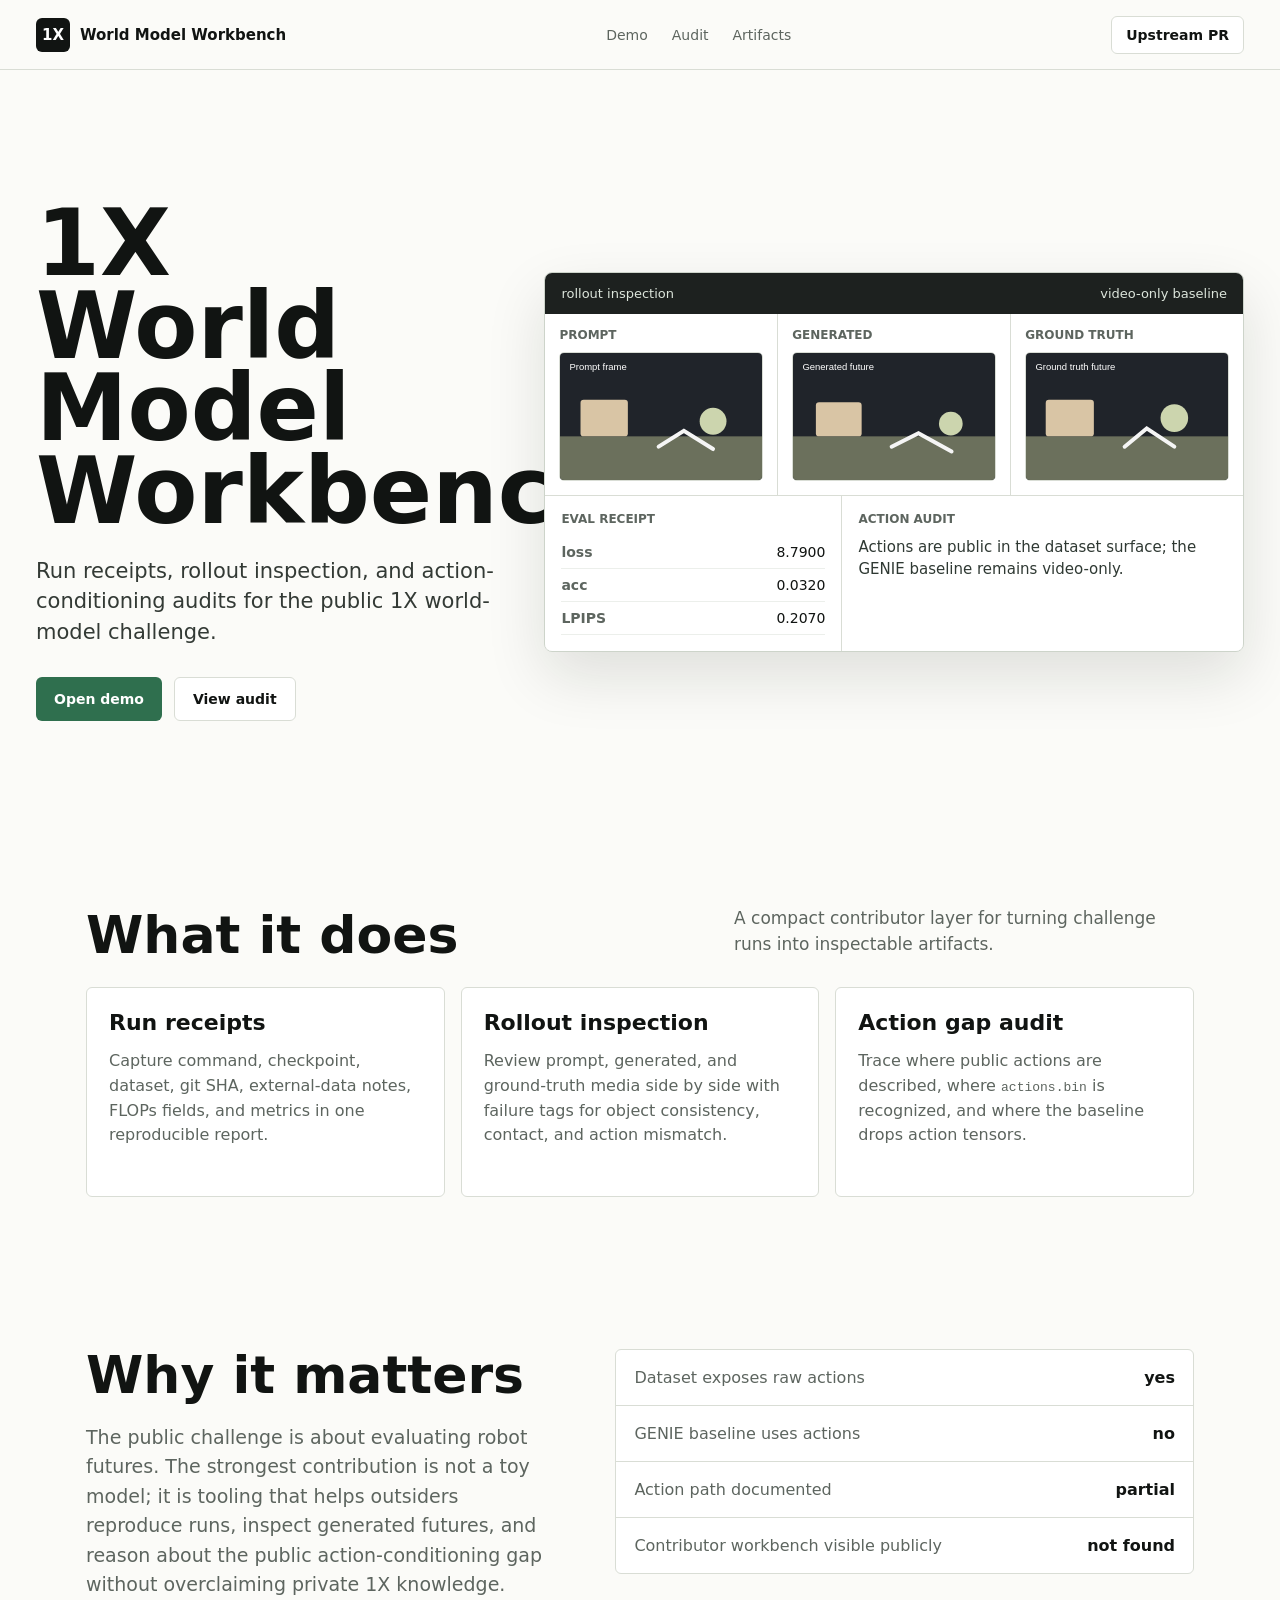
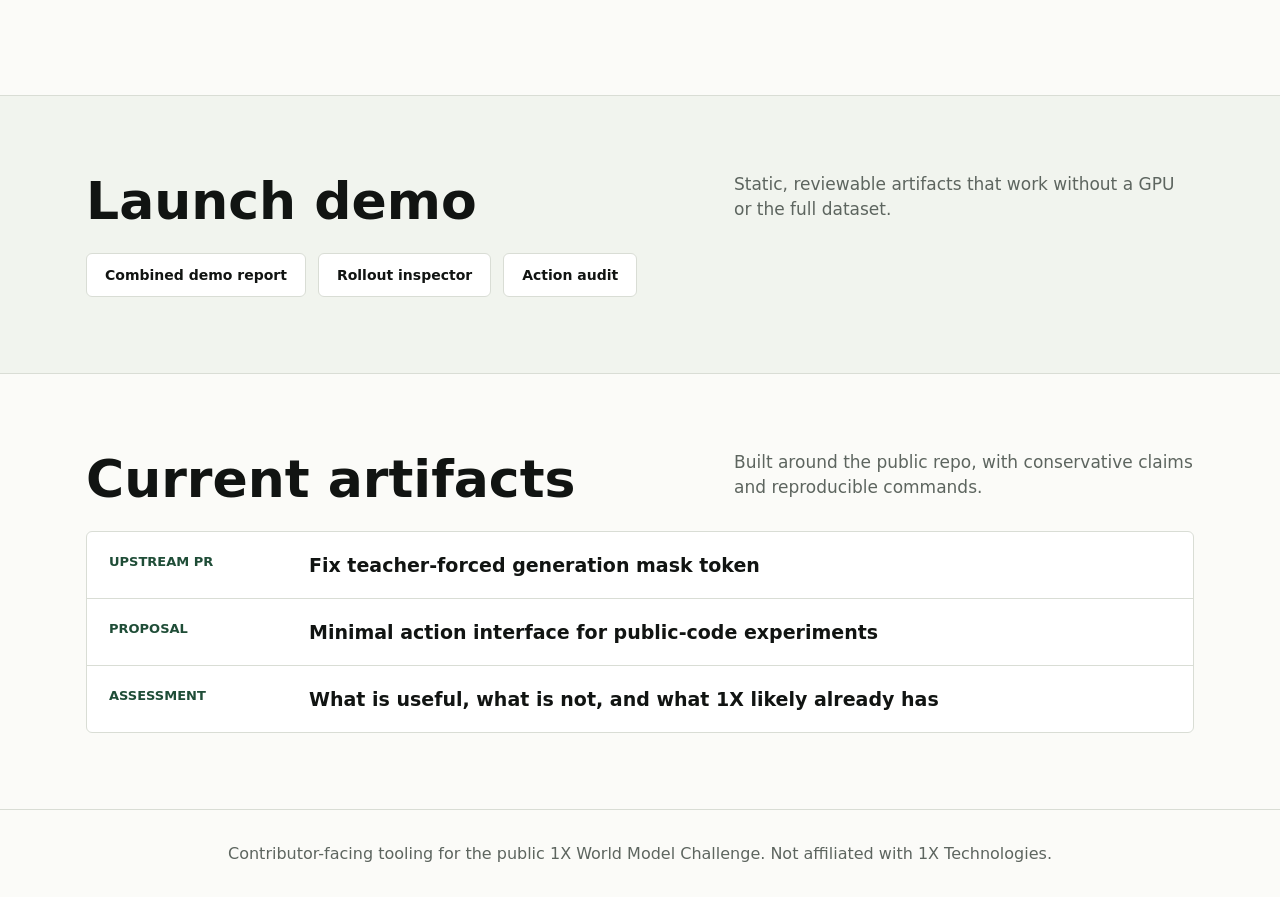
==== site/index.html @ a301e7fc "Add launch site" ====
<!doctype html>
<html lang="en">
<head>
  <meta charset="utf-8">
  <meta name="viewport" content="width=device-width, initial-scale=1">
  <meta name="description" content="Run receipts, rollout inspection, and action-conditioning audits for the public 1X world-model challenge.">
  <title>1X World Model Workbench</title>
  <link rel="stylesheet" href="styles.css">
</head>
<body>
  <header class="site-header">
    <a class="brand" href="#top" aria-label="1X World Model Workbench home">
      <span class="brand-mark">1X</span>
      <span>World Model Workbench</span>
    </a>
    <nav aria-label="Primary navigation">
      <a href="#demo">Demo</a>
      <a href="#audit">Audit</a>
      <a href="#artifacts">Artifacts</a>
    </nav>
    <a class="nav-action" href="https://github.com/1x-technologies/1xgpt/pull/29">Upstream PR</a>
  </header>

  <main id="top">
    <section class="hero" aria-labelledby="hero-title">
      <div class="hero-copy">
        <h1 id="hero-title">
          <span>1X World</span>
          <span>Model</span>
          <span>Workbench</span>
        </h1>
        <p class="hero-text">Run receipts, rollout inspection, and action-conditioning audits for the public 1X world-model challenge.</p>
        <div class="hero-actions" aria-label="Primary actions">
          <a class="button primary" href="#demo">Open demo</a>
          <a class="button secondary" href="#audit">View audit</a>
        </div>
      </div>

      <div class="product-shell" aria-label="Workbench preview">
        <div class="toolbar">
          <span>rollout inspection</span>
          <span>video-only baseline</span>
        </div>
        <div class="rollout-grid">
          <article>
            <h2>Prompt</h2>
            <img src="../examples/rollout_demo/prompt/prompt_00.svg" alt="Schematic prompt frame">
          </article>
          <article>
            <h2>Generated</h2>
            <img src="../examples/rollout_demo/generated/generated_01.svg" alt="Schematic generated frame">
          </article>
          <article>
            <h2>Ground Truth</h2>
            <img src="../examples/rollout_demo/ground_truth/ground_truth_01.svg" alt="Schematic ground-truth frame">
          </article>
        </div>
        <div class="product-lower">
          <section class="receipt-panel">
            <h2>Eval receipt</h2>
            <table>
              <tbody>
                <tr><th>loss</th><td>8.7900</td></tr>
                <tr><th>acc</th><td>0.0320</td></tr>
                <tr><th>LPIPS</th><td>0.2070</td></tr>
              </tbody>
            </table>
          </section>
          <section class="audit-panel">
            <h2>Action audit</h2>
            <p>Actions are public in the dataset surface; the GENIE baseline remains video-only.</p>
          </section>
        </div>
      </div>
    </section>

    <section class="section modules" aria-labelledby="does-title">
      <div class="section-heading">
        <h2 id="does-title">What it does</h2>
        <p>A compact contributor layer for turning challenge runs into inspectable artifacts.</p>
      </div>
      <div class="module-grid">
        <article>
          <h3>Run receipts</h3>
          <p>Capture command, checkpoint, dataset, git SHA, external-data notes, FLOPs fields, and metrics in one reproducible report.</p>
        </article>
        <article>
          <h3>Rollout inspection</h3>
          <p>Review prompt, generated, and ground-truth media side by side with failure tags for object consistency, contact, and action mismatch.</p>
        </article>
        <article>
          <h3>Action gap audit</h3>
          <p>Trace where public actions are described, where <code>actions.bin</code> is recognized, and where the baseline drops action tensors.</p>
        </article>
      </div>
    </section>

    <section class="section split" id="audit" aria-labelledby="audit-title">
      <div>
        <h2 id="audit-title">Why it matters</h2>
        <p>The public challenge is about evaluating robot futures. The strongest contribution is not a toy model; it is tooling that helps outsiders reproduce runs, inspect generated futures, and reason about the public action-conditioning gap without overclaiming private 1X knowledge.</p>
      </div>
      <div class="evidence-table" role="table" aria-label="Action-conditioning evidence">
        <div role="row"><span role="cell">Dataset exposes raw actions</span><strong role="cell">yes</strong></div>
        <div role="row"><span role="cell">GENIE baseline uses actions</span><strong role="cell">no</strong></div>
        <div role="row"><span role="cell">Action path documented</span><strong role="cell">partial</strong></div>
        <div role="row"><span role="cell">Contributor workbench visible publicly</span><strong role="cell">not found</strong></div>
      </div>
    </section>

    <section class="section demo-band" id="demo" aria-labelledby="demo-title">
      <div class="section-heading">
        <h2 id="demo-title">Launch demo</h2>
        <p>Static, reviewable artifacts that work without a GPU or the full dataset.</p>
      </div>
      <div class="demo-links">
        <a href="../reports/demo/index.html">Combined demo report</a>
        <a href="../reports/demo/rollout_inspector.html">Rollout inspector</a>
        <a href="../reports/ACTION_CONDITIONING_AUDIT.md">Action audit</a>
      </div>
    </section>

    <section class="section artifacts" id="artifacts" aria-labelledby="artifact-title">
      <div class="section-heading">
        <h2 id="artifact-title">Current artifacts</h2>
        <p>Built around the public repo, with conservative claims and reproducible commands.</p>
      </div>
      <div class="artifact-list">
        <a href="https://github.com/1x-technologies/1xgpt/pull/29">
          <span>Upstream PR</span>
          <strong>Fix teacher-forced generation mask token</strong>
        </a>
        <a href="../docs/MINIMAL_ACTION_INTERFACE.md">
          <span>Proposal</span>
          <strong>Minimal action interface for public-code experiments</strong>
        </a>
        <a href="../docs/USEFULNESS_ASSESSMENT.md">
          <span>Assessment</span>
          <strong>What is useful, what is not, and what 1X likely already has</strong>
        </a>
      </div>
    </section>
  </main>

  <footer>
    <p>Contributor-facing tooling for the public 1X World Model Challenge. Not affiliated with 1X Technologies.</p>
  </footer>
</body>
</html>
---- site/styles.css ----
:root {
  --bg: #fbfbf8;
  --ink: #111412;
  --muted: #5d655f;
  --line: #d9ddd5;
  --panel: #ffffff;
  --panel-soft: #f1f4ee;
  --accent: #2f6f4e;
  --accent-dark: #1f4d37;
  --graphite: #1d211f;
  --shadow: 0 24px 60px rgba(19, 24, 20, 0.12);
}

* {
  box-sizing: border-box;
}

html {
  scroll-behavior: smooth;
}

body {
  margin: 0;
  background: var(--bg);
  color: var(--ink);
  font-family: Inter, ui-sans-serif, system-ui, -apple-system, BlinkMacSystemFont, "Segoe UI", sans-serif;
  overflow-x: hidden;
}

a {
  color: inherit;
}

.site-header {
  position: sticky;
  top: 0;
  z-index: 10;
  display: flex;
  align-items: center;
  justify-content: space-between;
  gap: 24px;
  min-height: 70px;
  padding: 0 36px;
  background: rgba(251, 251, 248, 0.94);
  border-bottom: 1px solid var(--line);
  backdrop-filter: blur(14px);
}

.brand,
nav,
.hero-actions,
.demo-links {
  display: flex;
  align-items: center;
}

.brand {
  gap: 10px;
  text-decoration: none;
  font-weight: 700;
  font-size: 15px;
}

.brand-mark {
  display: grid;
  place-items: center;
  width: 34px;
  height: 34px;
  border-radius: 6px;
  background: var(--ink);
  color: #fff;
  letter-spacing: 0;
}

nav {
  gap: 24px;
  color: var(--muted);
  font-size: 14px;
}

nav a,
.nav-action {
  text-decoration: none;
}

.nav-action {
  padding: 10px 14px;
  border: 1px solid var(--line);
  border-radius: 6px;
  background: var(--panel);
  color: var(--ink);
  font-size: 14px;
  font-weight: 650;
}

.hero {
  display: grid;
  grid-template-columns: minmax(320px, 0.8fr) minmax(560px, 1.2fr);
  gap: 42px;
  align-items: center;
  min-height: 760px;
  padding: 82px 36px 58px;
  max-width: 1440px;
  margin: 0 auto;
}

.hero-copy {
  max-width: 570px;
}

h1,
h2,
h3,
p {
  margin-top: 0;
}

h1 {
  margin-bottom: 22px;
  font-size: 92px;
  line-height: 0.9;
  letter-spacing: 0;
}

h1 span {
  display: block;
}

.hero-text {
  margin-bottom: 30px;
  max-width: 540px;
  color: #333a35;
  font-size: 21px;
  line-height: 1.45;
}

.hero-actions,
.demo-links {
  gap: 12px;
  flex-wrap: wrap;
}

.button,
.demo-links a {
  display: inline-flex;
  align-items: center;
  min-height: 44px;
  padding: 0 18px;
  border-radius: 6px;
  text-decoration: none;
  font-size: 14px;
  font-weight: 700;
}

.button.primary {
  background: var(--accent);
  color: #fff;
}

.button.secondary,
.demo-links a {
  border: 1px solid var(--line);
  background: var(--panel);
}

.product-shell {
  min-width: 0;
  width: 100%;
  background: var(--panel);
  border: 1px solid #cdd4ca;
  border-radius: 8px;
  box-shadow: var(--shadow);
  overflow: hidden;
}

.toolbar {
  display: flex;
  justify-content: space-between;
  gap: 18px;
  padding: 13px 16px;
  background: var(--graphite);
  color: #dce5db;
  font-size: 13px;
}

.rollout-grid {
  display: grid;
  grid-template-columns: repeat(3, minmax(0, 1fr));
  gap: 1px;
  background: var(--line);
}

.rollout-grid article {
  min-width: 0;
  overflow: hidden;
  padding: 14px;
  background: #fff;
}

.rollout-grid h2,
.receipt-panel h2,
.audit-panel h2 {
  margin-bottom: 10px;
  color: var(--muted);
  font-size: 12px;
  letter-spacing: 0;
  text-transform: uppercase;
}

.rollout-grid img {
  width: 100%;
  display: block;
  border-radius: 5px;
  border: 1px solid var(--line);
}

.product-lower {
  display: grid;
  grid-template-columns: 0.85fr 1.15fr;
  gap: 1px;
  background: var(--line);
  border-top: 1px solid var(--line);
}

.receipt-panel,
.audit-panel {
  padding: 16px;
  background: #fff;
}

table {
  width: 100%;
  border-collapse: collapse;
  font-size: 14px;
}

th,
td {
  padding: 8px 0;
  border-bottom: 1px solid #ecefeb;
  text-align: left;
}

th {
  color: var(--muted);
  font-weight: 600;
}

td {
  text-align: right;
  font-variant-numeric: tabular-nums;
}

.audit-panel p {
  margin: 0;
  color: #2f3933;
  font-size: 15px;
  line-height: 1.5;
}

.section {
  max-width: 1180px;
  margin: 0 auto;
  padding: 76px 36px;
}

.section-heading {
  display: flex;
  justify-content: space-between;
  gap: 40px;
  margin-bottom: 26px;
  align-items: end;
}

.section-heading h2,
.split h2 {
  margin-bottom: 0;
  font-size: 52px;
  line-height: 1;
  letter-spacing: 0;
}

.section-heading p {
  max-width: 460px;
  margin-bottom: 4px;
  color: var(--muted);
  font-size: 17px;
  line-height: 1.5;
}

.module-grid {
  display: grid;
  grid-template-columns: repeat(3, minmax(0, 1fr));
  gap: 16px;
}

.module-grid article {
  min-height: 210px;
  padding: 22px;
  border: 1px solid var(--line);
  border-radius: 6px;
  background: var(--panel);
}

.module-grid h3 {
  margin-bottom: 14px;
  font-size: 22px;
}

.module-grid p,
.split p {
  color: var(--muted);
  line-height: 1.55;
}

.split {
  display: grid;
  grid-template-columns: minmax(320px, 0.9fr) minmax(360px, 1.1fr);
  gap: 56px;
  align-items: start;
}

.split p {
  margin-top: 22px;
  font-size: 19px;
}

.evidence-table {
  border: 1px solid var(--line);
  border-radius: 6px;
  background: var(--panel);
  overflow: hidden;
}

.evidence-table div {
  display: grid;
  grid-template-columns: 1fr auto;
  gap: 20px;
  padding: 18px;
  border-bottom: 1px solid var(--line);
}

.evidence-table div:last-child {
  border-bottom: 0;
}

.evidence-table span {
  color: var(--muted);
}

.demo-band {
  background: var(--panel-soft);
  border-top: 1px solid var(--line);
  border-bottom: 1px solid var(--line);
  max-width: none;
  padding-left: max(36px, calc((100vw - 1180px) / 2 + 36px));
  padding-right: max(36px, calc((100vw - 1180px) / 2 + 36px));
}

.artifact-list {
  border: 1px solid var(--line);
  border-radius: 6px;
  overflow: hidden;
  background: var(--panel);
}

.artifact-list a {
  display: grid;
  grid-template-columns: 180px 1fr;
  gap: 20px;
  padding: 22px;
  border-bottom: 1px solid var(--line);
  text-decoration: none;
}

.artifact-list a:last-child {
  border-bottom: 0;
}

.artifact-list span {
  color: var(--accent-dark);
  font-size: 13px;
  font-weight: 800;
  text-transform: uppercase;
}

.artifact-list strong {
  font-size: 19px;
}

footer {
  padding: 34px 36px;
  border-top: 1px solid var(--line);
  color: var(--muted);
  text-align: center;
}

footer p {
  margin: 0;
}

@media (max-width: 980px) {
  .site-header {
    position: static;
    flex-wrap: wrap;
    min-height: 0;
    padding: 16px 18px;
  }

  nav {
    order: 3;
    width: 100%;
    justify-content: flex-start;
    gap: 18px;
    flex-wrap: wrap;
  }

  .hero,
  .split,
  .module-grid {
    grid-template-columns: 1fr;
  }

  .hero {
    min-height: 0;
    padding: 44px 18px 24px;
  }

  h1 {
    font-size: 66px;
    max-width: 100%;
  }

  .section,
  .demo-band {
    padding: 54px 18px;
  }

  .section-heading {
    display: block;
  }

  .section-heading h2,
  .split h2 {
    font-size: 40px;
  }
}

@media (max-width: 680px) {
  .nav-action {
    display: none;
  }

  .rollout-grid,
  .product-lower,
  .artifact-list a {
    grid-template-columns: 1fr;
  }

  .toolbar {
    display: none;
  }

  .hero-text {
    font-size: 18px;
    max-width: calc(100vw - 72px);
    width: calc(100vw - 72px);
  }

  h1 {
    font-size: 54px;
    line-height: 0.98;
  }

  .hero,
  .hero-copy,
  .product-shell {
    max-width: calc(100vw - 72px);
    min-width: 0;
    width: calc(100vw - 72px);
  }
}
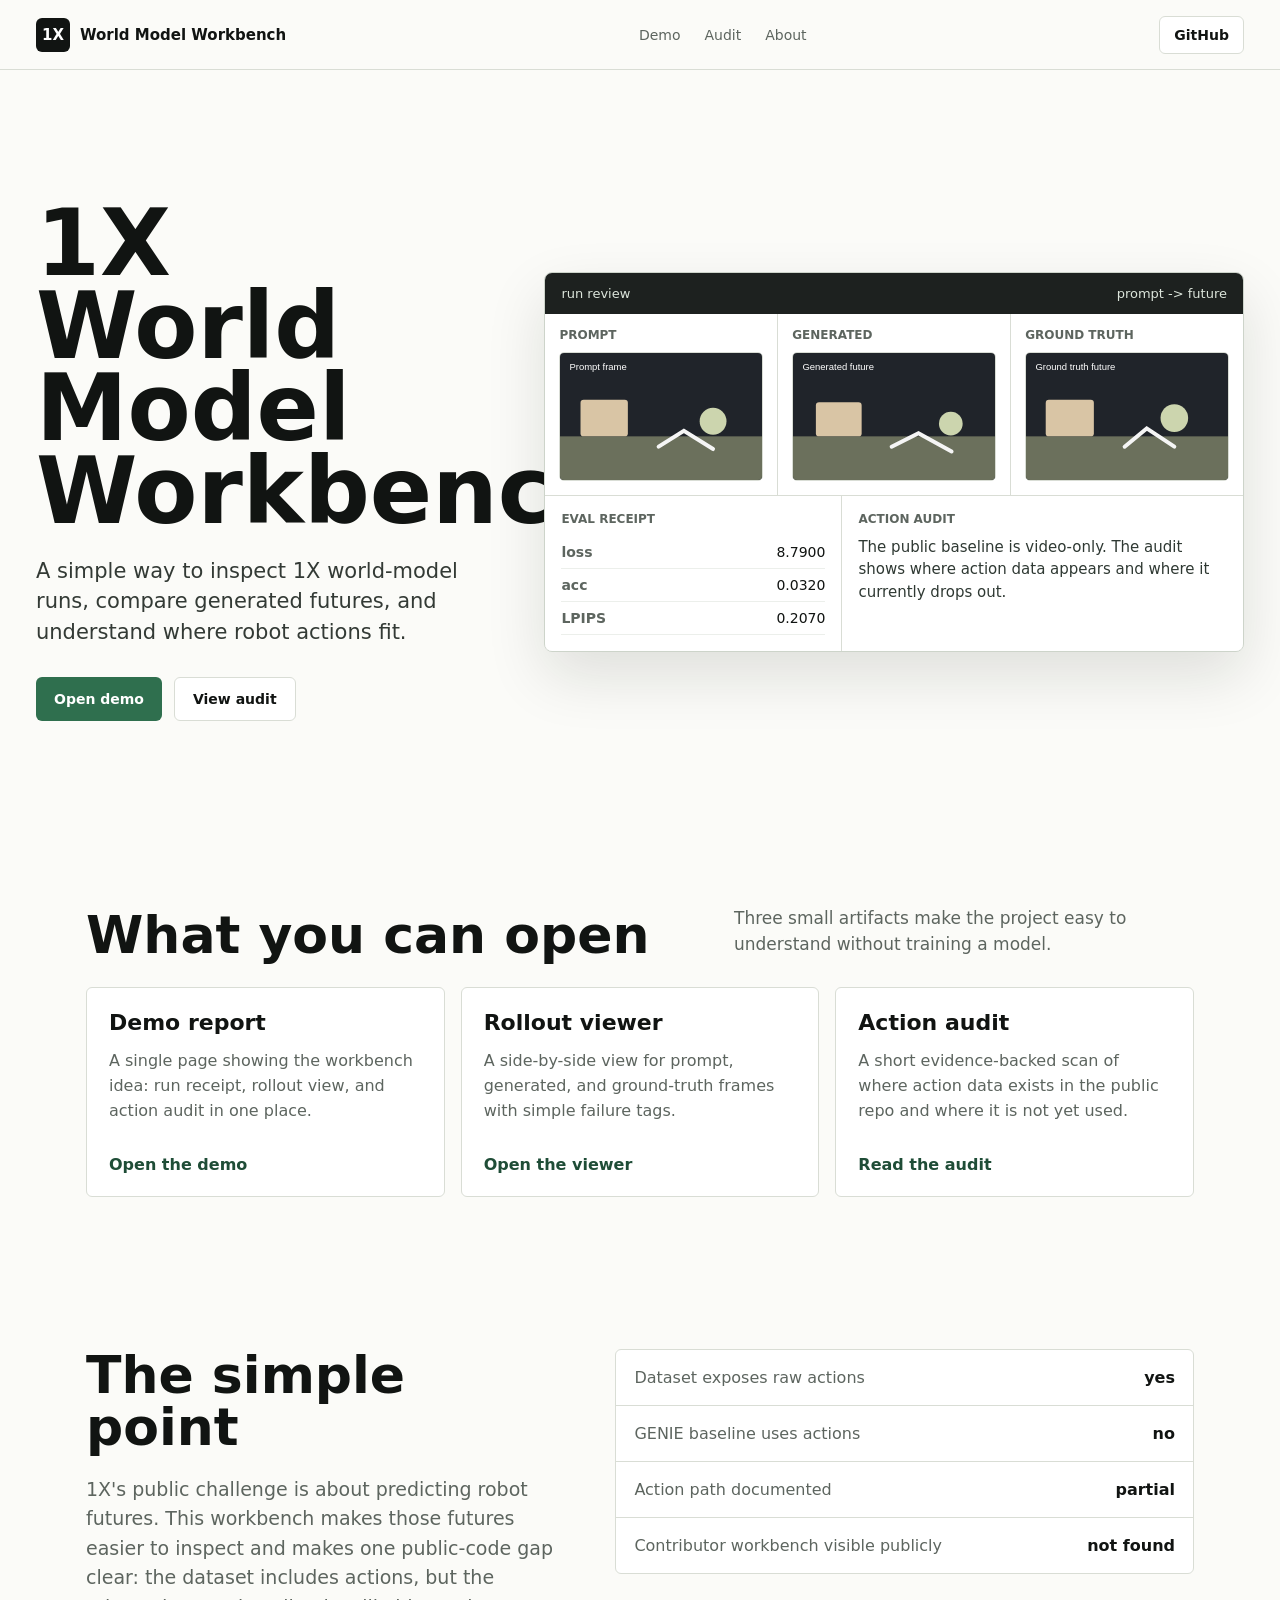
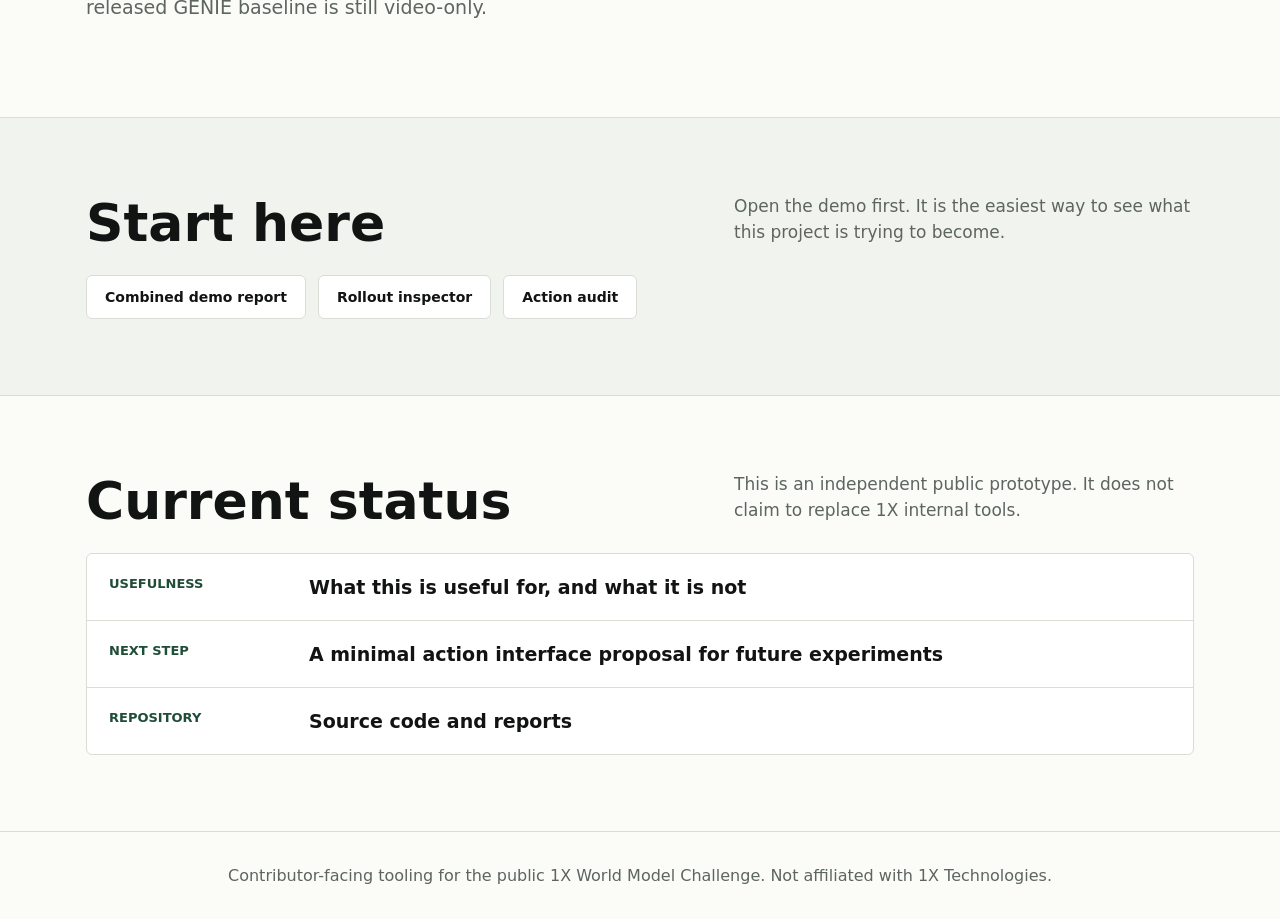
==== commit ddc280ed: "Simplify launch site" ====
--- a/site/index.html
+++ b/site/index.html
@@ -16,9 +16,9 @@
     <nav aria-label="Primary navigation">
       <a href="#demo">Demo</a>
       <a href="#audit">Audit</a>
-      <a href="#artifacts">Artifacts</a>
+      <a href="#about">About</a>
     </nav>
-    <a class="nav-action" href="https://github.com/1x-technologies/1xgpt/pull/29">Upstream PR</a>
+    <a class="nav-action" href="https://github.com/Abhishek21g/1x-world-model-workbench">GitHub</a>
   </header>
 
   <main id="top">
@@ -29,17 +29,17 @@
           <span>Model</span>
           <span>Workbench</span>
         </h1>
-        <p class="hero-text">Run receipts, rollout inspection, and action-conditioning audits for the public 1X world-model challenge.</p>
+        <p class="hero-text">A simple way to inspect 1X world-model runs, compare generated futures, and understand where robot actions fit.</p>
         <div class="hero-actions" aria-label="Primary actions">
-          <a class="button primary" href="#demo">Open demo</a>
+          <a class="button primary" href="../reports/demo/index.html">Open demo</a>
           <a class="button secondary" href="#audit">View audit</a>
         </div>
       </div>
 
       <div class="product-shell" aria-label="Workbench preview">
         <div class="toolbar">
-          <span>rollout inspection</span>
-          <span>video-only baseline</span>
+          <span>run review</span>
+          <span>prompt -> future</span>
         </div>
         <div class="rollout-grid">
           <article>
@@ -68,7 +68,7 @@
           </section>
           <section class="audit-panel">
             <h2>Action audit</h2>
-            <p>Actions are public in the dataset surface; the GENIE baseline remains video-only.</p>
+            <p>The public baseline is video-only. The audit shows where action data appears and where it currently drops out.</p>
           </section>
         </div>
       </div>
@@ -76,29 +76,32 @@
 
     <section class="section modules" aria-labelledby="does-title">
       <div class="section-heading">
-        <h2 id="does-title">What it does</h2>
-        <p>A compact contributor layer for turning challenge runs into inspectable artifacts.</p>
+        <h2 id="does-title">What you can open</h2>
+        <p>Three small artifacts make the project easy to understand without training a model.</p>
       </div>
       <div class="module-grid">
         <article>
-          <h3>Run receipts</h3>
-          <p>Capture command, checkpoint, dataset, git SHA, external-data notes, FLOPs fields, and metrics in one reproducible report.</p>
+          <h3>Demo report</h3>
+          <p>A single page showing the workbench idea: run receipt, rollout view, and action audit in one place.</p>
+          <a href="../reports/demo/index.html">Open the demo</a>
         </article>
         <article>
-          <h3>Rollout inspection</h3>
-          <p>Review prompt, generated, and ground-truth media side by side with failure tags for object consistency, contact, and action mismatch.</p>
+          <h3>Rollout viewer</h3>
+          <p>A side-by-side view for prompt, generated, and ground-truth frames with simple failure tags.</p>
+          <a href="../reports/demo/rollout_inspector.html">Open the viewer</a>
         </article>
         <article>
-          <h3>Action gap audit</h3>
-          <p>Trace where public actions are described, where <code>actions.bin</code> is recognized, and where the baseline drops action tensors.</p>
+          <h3>Action audit</h3>
+          <p>A short evidence-backed scan of where action data exists in the public repo and where it is not yet used.</p>
+          <a href="../reports/ACTION_CONDITIONING_AUDIT.md">Read the audit</a>
         </article>
       </div>
     </section>
 
     <section class="section split" id="audit" aria-labelledby="audit-title">
       <div>
-        <h2 id="audit-title">Why it matters</h2>
-        <p>The public challenge is about evaluating robot futures. The strongest contribution is not a toy model; it is tooling that helps outsiders reproduce runs, inspect generated futures, and reason about the public action-conditioning gap without overclaiming private 1X knowledge.</p>
+        <h2 id="audit-title">The simple point</h2>
+        <p>1X's public challenge is about predicting robot futures. This workbench makes those futures easier to inspect and makes one public-code gap clear: the dataset includes actions, but the released GENIE baseline is still video-only.</p>
       </div>
       <div class="evidence-table" role="table" aria-label="Action-conditioning evidence">
         <div role="row"><span role="cell">Dataset exposes raw actions</span><strong role="cell">yes</strong></div>
@@ -110,8 +113,8 @@
 
     <section class="section demo-band" id="demo" aria-labelledby="demo-title">
       <div class="section-heading">
-        <h2 id="demo-title">Launch demo</h2>
-        <p>Static, reviewable artifacts that work without a GPU or the full dataset.</p>
+        <h2 id="demo-title">Start here</h2>
+        <p>Open the demo first. It is the easiest way to see what this project is trying to become.</p>
       </div>
       <div class="demo-links">
         <a href="../reports/demo/index.html">Combined demo report</a>
@@ -120,23 +123,23 @@
       </div>
     </section>
 
-    <section class="section artifacts" id="artifacts" aria-labelledby="artifact-title">
+    <section class="section artifacts" id="about" aria-labelledby="artifact-title">
       <div class="section-heading">
-        <h2 id="artifact-title">Current artifacts</h2>
-        <p>Built around the public repo, with conservative claims and reproducible commands.</p>
+        <h2 id="artifact-title">Current status</h2>
+        <p>This is an independent public prototype. It does not claim to replace 1X internal tools.</p>
       </div>
       <div class="artifact-list">
-        <a href="https://github.com/1x-technologies/1xgpt/pull/29">
-          <span>Upstream PR</span>
-          <strong>Fix teacher-forced generation mask token</strong>
+        <a href="../docs/USEFULNESS_ASSESSMENT.md">
+          <span>Usefulness</span>
+          <strong>What this is useful for, and what it is not</strong>
         </a>
         <a href="../docs/MINIMAL_ACTION_INTERFACE.md">
-          <span>Proposal</span>
-          <strong>Minimal action interface for public-code experiments</strong>
+          <span>Next step</span>
+          <strong>A minimal action interface proposal for future experiments</strong>
         </a>
-        <a href="../docs/USEFULNESS_ASSESSMENT.md">
-          <span>Assessment</span>
-          <strong>What is useful, what is not, and what 1X likely already has</strong>
+        <a href="https://github.com/Abhishek21g/1x-world-model-workbench">
+          <span>Repository</span>
+          <strong>Source code and reports</strong>
         </a>
       </div>
     </section>
--- a/site/styles.css
+++ b/site/styles.css
@@ -295,6 +295,9 @@
 }
 
 .module-grid article {
+  display: flex;
+  flex-direction: column;
+  gap: 14px;
   min-height: 210px;
   padding: 22px;
   border: 1px solid var(--line);
@@ -303,7 +306,7 @@
 }
 
 .module-grid h3 {
-  margin-bottom: 14px;
+  margin-bottom: 0;
   font-size: 22px;
 }
 
@@ -311,6 +314,16 @@
 .split p {
   color: var(--muted);
   line-height: 1.55;
+}
+
+.module-grid p {
+  margin-bottom: auto;
+}
+
+.module-grid a {
+  color: var(--accent-dark);
+  font-weight: 800;
+  text-decoration: none;
 }
 
 .split {
@@ -463,20 +476,19 @@
 
   .hero-text {
     font-size: 18px;
-    max-width: calc(100vw - 72px);
-    width: calc(100vw - 72px);
+    max-width: 280px;
+    width: 280px;
   }
 
   h1 {
-    font-size: 54px;
+    font-size: 48px;
     line-height: 0.98;
   }
 
-  .hero,
   .hero-copy,
   .product-shell {
-    max-width: calc(100vw - 72px);
+    max-width: 280px;
     min-width: 0;
-    width: calc(100vw - 72px);
-  }
-}
+    width: 280px;
+  }
+}
